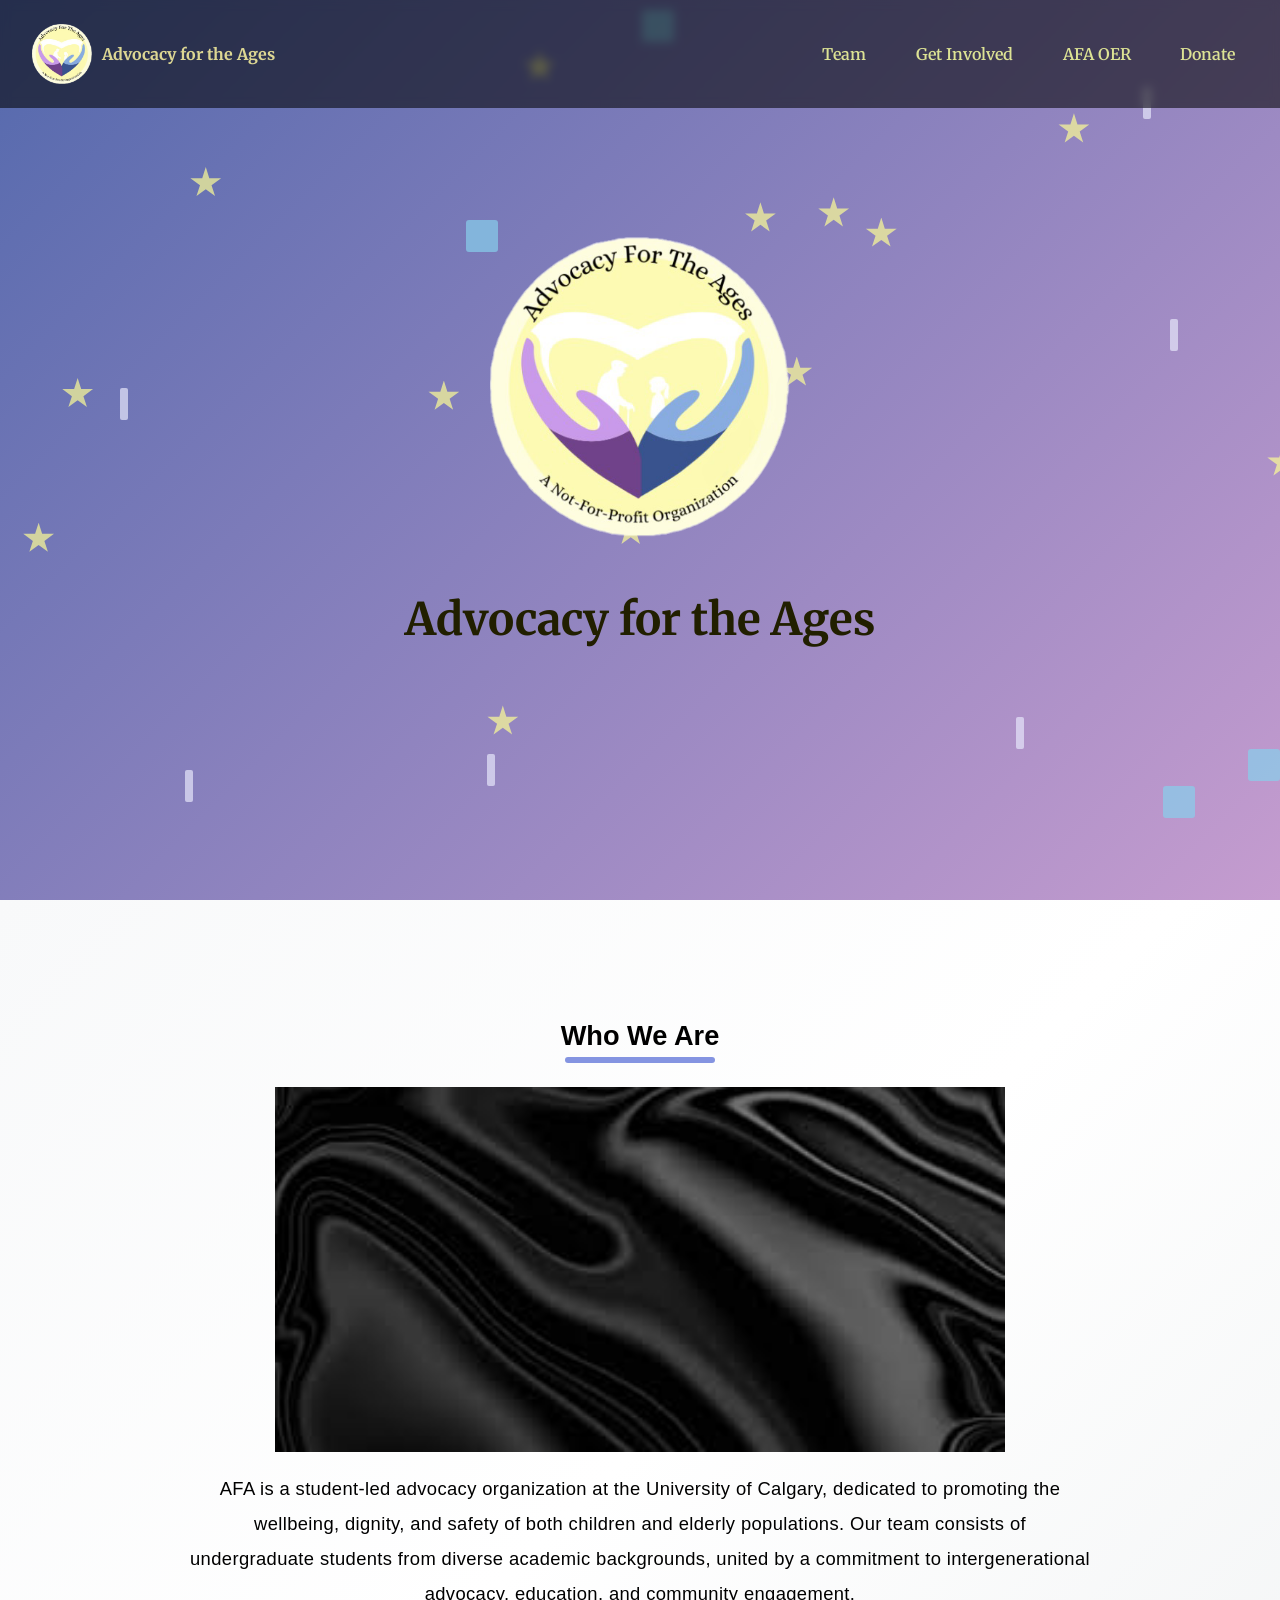
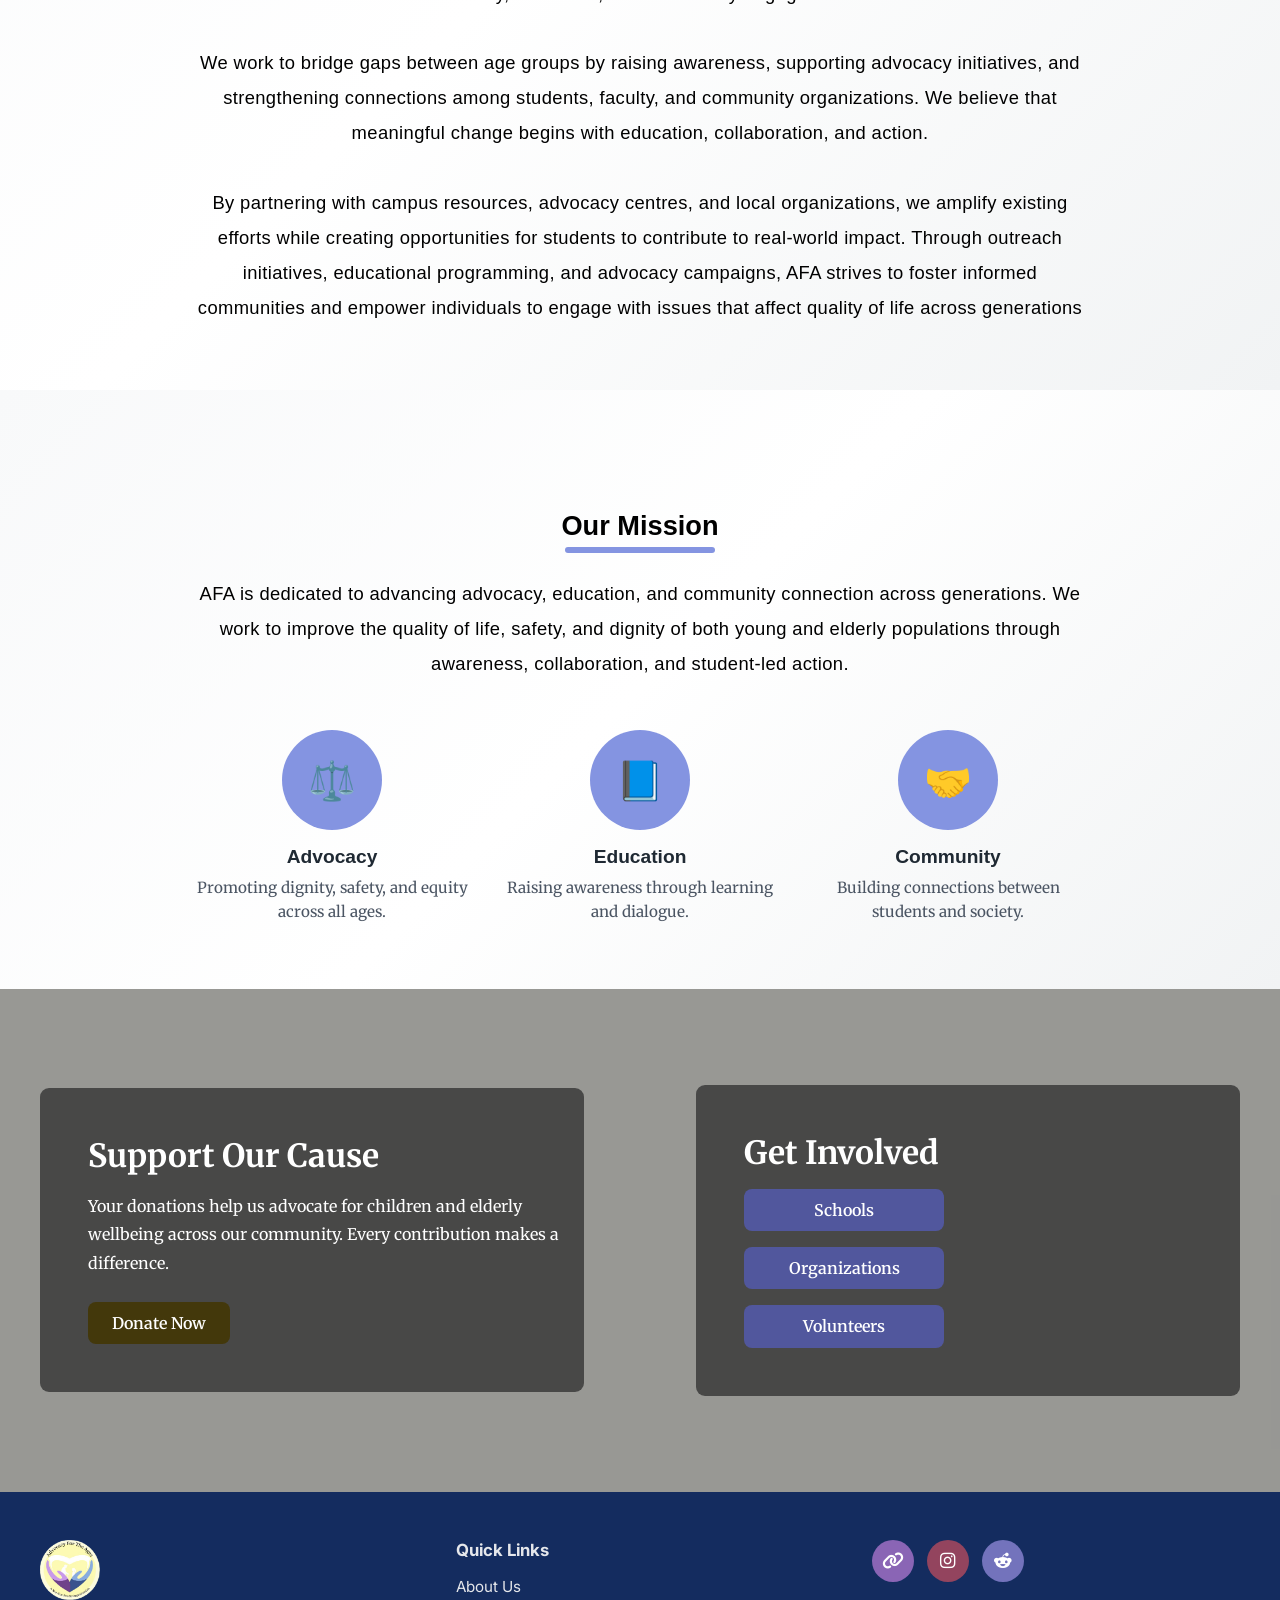
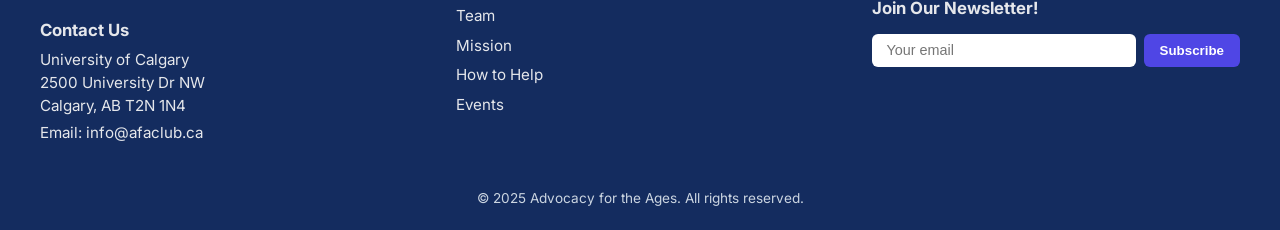
==== index.html @ b3eba0a0 "Website Base Design" ====
<!DOCTYPE html>
<html lang="en">
<head>
  <link
  rel="stylesheet"
  href="https://cdnjs.cloudflare.com/ajax/libs/font-awesome/6.5.0/css/all.min.css"
/>

  <link href="https://fonts.googleapis.com/css2?family=Merriweather:wght@400;700&family=Playfair+Display:wght@400;700&display=swap" rel="stylesheet">
  <meta charset="UTF-8" />
  <meta name="viewport" content="width=device-width, initial-scale=1.0" />
  <title>Advocacy for the Ages</title>

  <link rel="stylesheet" href="css/styles.css" />
  <link href="https://fonts.googleapis.com/css2?family=Inter:wght@400;600;700&display=swap" rel="stylesheet">
</head>
<body>

<header class="navbar">
  <div class="nav-left">
    <img src="assets/logo.png" alt="AFA Logo" class="logo">
    <span class="club-name">Advocacy for the Ages</span>
  </div>

    <nav class="nav-menu">
    <div class="nav-item">
      <a href="Team.html" class="nav-link">Team</a>
    </div>
    <div class="nav-item">
        <a href="#">Get Involved</a>
        <div class="dropdown">
        <a href="collabs.html">Schools/Organizations</a>
        <a href="donate.html">Members</a>
        </div>
    </div>

    <div class="nav-item">
      <a href="OER.html" class="nav-link">AFA OER</a>
    </div>

    <a href="https://www.gofundme.com/f/advocacy-for-the-ages-helping-our-community-as-a-charity?attribution_id=sl:24ce74b3-1496-4ca2-81be-85c0640acd7d&lang=en_US&utm_campaign=fp_sharesheet&utm_content=amp13_t1-amp14_t2&utm_medium=customer&utm_source=copy_link&v=amp14_t2" class="nav-link">Donate</a>
    </nav>

</header>

<section class="hero">
  <div class="hero-content">
    <img src="assets/logo.png" alt="AFA Logo" class="homelogo">
    <h1>Advocacy for the Ages</h1>
  </div>

  <!-- Floating shapes container -->
  <div id="floating-elements"></div>
</section>


<section class="section" id="about">
  <h2>Who We Are</h2>
  <img src="assets/blk.jpg" alt="AFA Logo" class="front-image">
    
  <p class="section-text">
    AFA is a student-led advocacy organization at the University of Calgary, dedicated to promoting the wellbeing, dignity, and safety of both children and elderly populations.

Our team consists of undergraduate students from diverse academic backgrounds, united by a commitment to intergenerational advocacy, education, and community engagement. <br><br>We work to bridge gaps between age groups by raising awareness, supporting advocacy initiatives, and strengthening connections among students, faculty, and community organizations.

We believe that meaningful change begins with education, collaboration, and action. <br> <br>By partnering with campus resources, advocacy centres, and local organizations, we amplify existing efforts while creating opportunities for students to contribute to real-world impact.

Through outreach initiatives, educational programming, and advocacy campaigns, AFA strives to foster informed communities and empower individuals to engage with issues that affect quality of life across generations
   </p>
</section>


<section class="section">
  <h2>Our Mission</h2>

  <p class="section-text">
    AFA is dedicated to advancing advocacy, education, and community connection across generations.
    We work to improve the quality of life, safety, and dignity of both young and elderly populations through awareness, collaboration, and student-led action.
  </p>

  <!-- Mission icons -->
  <div class="mission-icons">
    <div class="mission-item">
      <div class="icon-circle">⚖️</div>
      <h3>Advocacy</h3>
      <p>Promoting dignity, safety, and equity across all ages.</p>
    </div>

    <div class="mission-item">
      <div class="icon-circle">📘</div>
      <h3>Education</h3>
      <p>Raising awareness through learning and dialogue.</p>
    </div>

    <div class="mission-item">
      <div class="icon-circle">🤝</div>
      <h3>Community</h3>
      <p>Building connections between students and society.</p>
    </div>
  </div>
</section>



<section class="cta-section">
  <div class="cta-overlay"></div> <!-- optional overlay for readability -->
  <div class="cta-container">

    <!-- Left: Donation -->
    <div class="cta-left">
      <h2>Support Our Cause</h2>
      <p>Your donations help us advocate for children and elderly wellbeing across our community. Every contribution makes a difference.</p>
      <a href="https://www.gofundme.com/f/advocacy-for-the-ages-helping-our-community-as-a-charity?attribution_id=sl:24ce74b3-1496-4ca2-81be-85c0640acd7d&lang=en_US&utm_campaign=fp_sharesheet&utm_content=amp13_t1-amp14_t2&utm_medium=customer&utm_source=copy_link&v=amp14_t2" class="cta-btn donate-btn" target="_blank">Donate Now</a>
    </div>

    <!-- Right: Get Involved -->
    <div class="cta-right">
      <h2>Get Involved</h2>
      <div class="involve-buttons">
        <a href="#schools" class="cta-btn involve-btn">Schools</a>
        <a href="#organizations" class="cta-btn involve-btn">Organizations</a>
        <a href="#volunteers" class="cta-btn involve-btn">Volunteers</a>
      </div>
    </div>

  </div>
</section>




<footer class="footer">
  <div class="footer-container">

    <!-- LEFT -->
    <div class="footer-left">
      <img src="assets/logo.png" alt="AFA Club Logo" class="footer-logo">
      <h3>Contact Us</h3>
      <p>
        University of Calgary<br>
        2500 University Dr NW<br>
        Calgary, AB T2N 1N4
      </p>
      <p>Email: info@afaclub.ca</p>
    </div>

    <!-- CENTER -->
    <div class="footer-center">
      <h3>Quick Links</h3>
      <ul class="footer-links">
        <li><a href="#about">About Us</a></li>
        <li><a href="#team">Team</a></li>
        <li><a href="#mission">Mission</a></li>
        <li><a href="#help">How to Help</a></li>
        <li><a href="#events">Events</a></li>
      </ul>
    </div>

    <!-- RIGHT -->
    <div class="footer-right">

      <div class="social-buttons">
        <a href="https://tr.ee/qYvTW6z5Kc" class="social-btn link" aria-label="Website">
          <i class="fa-solid fa-link"></i>
        </a>
        <a href="https://www.instagram.com/ucalgaryafa/" class="social-btn instagram" aria-label="Instagram">
          <i class="fa-brands fa-instagram"></i>
        </a>
        <a href="https://tr.ee/qYvTW6z5Kc" class="social-btn reddit" aria-label="Reddit">
          <i class="fa-brands fa-reddit-alien"></i>
        </a>
      </div>

      <h3>Join Our Newsletter!</h3>
      <form class="newsletter-form">
        <input type="email" placeholder="Your email" required>
        <button type="submit">Subscribe</button>
      </form>
    </div>

  </div>

  <p class="footer-bottom">
    &copy; 2025 Advocacy for the Ages. All rights reserved.
  </p>
</footer>



<script src="js/script.js"></script>
</body>
</html>
---- css/styles.css ----
* {
  margin: 0;
  padding: 0;
  box-sizing: border-box;
}

body {
  font-family: 'Merriweather', serif;
  background: #fcfcf6;
  color: #ddd793;
}
/* NAVBAR */
.navbar {
  position: fixed;           /* keeps navbar on top */
  width: 100%;
  top: 0;
  left: 0;
  z-index: 100;
  
  background-color: rgba(0, 0, 0, 0.557); /* semi-transparent black overlay */
  backdrop-filter: blur(5px);           /* optional blur for frosted look */
  
  display: flex;
  justify-content: space-between;
  align-items: center;
  padding: 1.2rem 2rem;
  transition: transform 0.3s ease-in-out;
}

.navbar.hidden {
  transform: translateY(-100%); /* slide up out of view */
}


/* NAV MENU */
.nav-menu {
  display: flex;
  align-items: center;
  gap: 1.5rem;
}

/* Top-level links */
.nav-menu a {
  padding: 0.5rem 0.8rem;
  border-radius: 6px;
  font-weight: 600;
  color: #dde394;
  transition: background 0.25s ease, color 0.25s ease;
}

/* Hover color */
.nav-menu a:hover {
  background-color: #584a6c; /* darker lavender */
  color: #c7c6ab;
}

/* Dropdown container */
.nav-item {
  position: relative;
}

/* Dropdown menu */
.dropdown {
  position: absolute;
  top: 120%;
  left: 0;
  background: rgb(0, 0, 0);
  border-radius: 8px;
  min-width: 160px;
  box-shadow: 0 10px 30px rgba(192, 153, 227, 0.943);
  display: none;
  flex-direction: column;
  padding: 0.5rem 0;
  z-index: 100;
}

/* Dropdown links */
.dropdown a {
  padding: 0.6rem 1rem;
  color: #ffffff;
  border-radius: 0;
}

/* Dropdown hover */
.dropdown a:hover {
  background: #939bd8;
}

/* Show dropdown on hover */
.nav-item:hover .dropdown {
  display: flex;
}


.nav-left {
  display: flex;
  align-items: center;
  gap: 0.6rem;
}

.logo {
  width: 60px;
  height: 70px;
  object-fit: contain;
}

.homelogo {
  width: 300px;       /* fixed width */
  height: auto;       /* maintain aspect ratio */
  object-fit: contain;
  margin-top: 0;      /* adjust as needed */
  transition: none;   /* remove flashes caused by animations */
}


#about .front-image {
  width: 60%;
  max-width: 900px;
  min-width: 50px;   /* prevents teeny image */
  height: auto;
  display: block;
  margin: 20px auto;
}



.club-name {
  font-weight: 700;
}

nav a {
  margin-left: 0rem;
  text-decoration: none;
  font-weight: 600;
  color: #534d0a;
}

nav a.active {
  color: #e0dec8;
}

/* HERO */
.hero {
  padding: 5rem 2rem;
  text-align: center;
  background: linear-gradient(135deg, #5469ad, #c59ccf);
  position: relative; /* ADD THIS */
  overflow: hidden;   /* optional, keeps shapes inside */
  min-height: 100vh;       /* makes hero fill entire viewport height */
  display: flex;           /* for vertical centering */
  flex-direction: column;
  justify-content: center; /* vertically center content */
}


.hero h1 {
  color: #211f00;
  margin-top: 50px;
  font-size: 2.8rem;
  margin-bottom: 1rem;
}

.hero-content {
  position: relative;
  z-index: 10;
  color: #1f2933;
}

/* SECTIONS */
.section {
  padding: 4rem 2rem;
  padding-top: 120px; /* Account for fixed navbar */
  max-width: absolute;
  margin: auto;
  background: linear-gradient(135deg, #f8f9fa 0%, #ffffff 50%, #f1f3f4 100%);
  position: relative;
  overflow: hidden;
}

.section h2 {
  text-align: center;
  margin-bottom: 1.5rem;
  color: black;
  font-size: 1.7rem;
  font-weight: 550;
  font-family: 'Manrope', sans-serif;
}

.section h2::after {
  content: "";
  display: block;
  width: 150px;              /* underline length */
  height: 6px;              /* thickness */
  background-color: #8494e1; /* nice clean blue */
  margin: 0.3rem auto 0;    /* spacing + center */
  border-radius: 3px;       /* soft edges */
}

.section-text {
  text-align: center;
  max-width: 900px;         /* maximum width of text block */
  width: 90%;               /* takes 90% of available width */
  margin: 0 auto;           /* centers horizontally */
  color: #000000;
  line-height: 1.9;
  letter-spacing: 0.02em;
  font-size: 1.15rem;
  font-weight: 510;
  font-family: 'Manrope', sans-serif;
}

/* SECTIONS */
.team-section {
  padding: 4rem 2rem;
  padding-top: 120px; /* Account for fixed navbar */
  max-width: absolute;
  margin: auto;
  background: rgb(246, 243, 249);
  position: relative;
  overflow: hidden;
}

.team-section h2 {
  text-align: center;
  margin-bottom: 1.5rem;
  font-size: xx-large;
  color: black;
}

.team-section h2::after {
  content: "";
  display: block;
  width: 150px;              /* underline length */
  height: 6px;              /* thickness */
  background-color: #8494e1; /* nice clean blue */
  margin: 0.3rem auto 0;    /* spacing + center */
  border-radius: 3px;  
  font-family: 'Manrope', sans-serif;     /* soft edges */
}

.team-section-text {
  text-align: center;
  max-width: 900px;         /* maximum width of text block */
  width: 90%;               /* takes 90% of available width */
  margin: 0 auto;           /* centers horizontally */
  color: #000000;
  line-height: 1.9;
  letter-spacing: 0.02em;
  font-size: 1.15rem;
  font-weight: 510;
  font-family: 'Manrope', sans-serif;
}








/* CARDS */
.cards {
  display: grid;
  grid-template-columns: repeat(auto-fit, minmax(250px, 1fr));
  gap: 2rem;
  margin-top: 3rem;
}

.card {
  background: white;
  padding: 2rem;
  border-radius: 10px;
  box-shadow: 0 8px 24px rgba(0,0,0,0.08);
}



/* =========================
   MODERN TEAM SECTION
========================= */

.team-container {
  margin-top: 4rem;
  display: flex;
  flex-direction: column;
  gap: 3.5rem;
  align-items: center;
}

.team-group {
  width: 100%;
  max-width: 1300px;
}

.team-group h3 {
  text-align: center;
  font-size: 1.9rem;
  font-weight: 700;
  margin-bottom: 2rem;
  color: #111827;
  letter-spacing: 0.5px;
}
.profiles {
  display: grid;
  grid-template-columns: repeat(auto-fit, 500px);
  justify-content: center;
  gap: 2rem;
}




.profile {
  width: 500px;        /* SAME width for every card */
  min-height: 230px;

  display: flex;
  align-items: center;
  gap: 1rem;

  background: #ffffff96;
  border-radius: 20px;
  padding: 1rem;

  box-shadow: 0 10px 25px rgba(0, 0, 0, 0.05);
  border: 1px solid rgba(0, 0, 0, 0.03);
  transition: all 0.25s ease;
}

.profile:hover {
  background-color: rgb(245, 245, 245);
  transform: translateY(-5px);
  box-shadow: 0 18px 35px rgba(0, 0, 0, 0.08);
}



.profile-img {
  width: 200px;
  height: 200px;
  object-fit: cover;
  border-radius: 20px;   /* rounded square */
  margin: none;
  border: 2px solid #f3f4f6;
}





/* Section background refinement */
.team-section {
  background: linear-gradient(
    -45deg,
    #f9fafb,
    #f3f4f6,
    #eef2ff,
    #f9fafb
  );
  background-size: 400% 400%;
  animation: gradientMove 20s ease infinite;
}

@keyframes gradientMove {
  0% { background-position: 0% 50%; }
  50% { background-position: 100% 50%; }
  100% { background-position: 0% 50%; }
}














/* Floating elements container */
#floating-elements {
  position: absolute;
  top: 0;
  left: 0;
  width: 100%;
  height: 100%;
  pointer-events: none; /* so they don't block clicks */
  overflow: hidden;
}

/* Shape common styles */
.floating-shape {
  position: absolute;
  width: 32px;
  height: 32px;
  opacity: 0.7;
  animation: float ease-in-out infinite;
}

/* Individual shapes */
.star {
  background-color: #fdfd96; /* pastel yellow */
  clip-path: polygon(50% 0%, 61% 35%, 98% 35%, 68% 57%, 79% 91%, 50% 70%, 21% 91%, 32% 57%, 2% 35%, 39% 35%);
}

.book {
  background-color: #87ceeb; /* nice blue */
  border-radius: 3px;
}

.pen {
  background-color: #e6e6fa; /* lavender */
  width: 8px;
  height: 32px;
  border-radius: 2px;
}

/* Floating animation */
@keyframes float {
  0% {
    transform: translateY(100%) translateX(0px) rotate(0deg);
    opacity: 0;
  }
  25% {
    transform: translateY(50%) translateX(var(--horizontal-drift, 0px)) rotate(90deg);
    opacity: 0.9;
  }
  75% {
    transform: translateY(-50%) translateX(calc(var(--horizontal-drift, 0px) * -0.5)) rotate(270deg);
    opacity: 0.9;
  }
  100% {
    transform: translateY(-100%) translateX(0px) rotate(360deg);
    opacity: 0;
  }
}




.mission-icons {
  display: grid;
  grid-template-columns: repeat(auto-fit, minmax(220px, 1fr));
  gap: 1.5rem;
  margin-top: 3rem;
  text-align: center;
  max-width: 900px;
  margin: 3rem auto 0;
}

.mission-item h3 {
  margin-top: 1rem;
  font-size: 1.2rem;
  color: #1f2933;
  font-family: 'Manrope', sans-serif;
}

.mission-item p {
  margin-top: 0.5rem;
  font-size: 0.95rem;
  color: #4b5563;
  line-height: 1.6;
}

.icon-circle {
  width: 100px;
  height: 100px;
  margin: 0 auto;
  background: #8494e1;
  color: white;
  border-radius: 50%;
  display: flex;
  align-items: center;
  justify-content: center;
  font-size: 2.4rem;
}


.cta-section {
  position: relative;
  background: url('../assets/longimg.jpg') center/cover no-repeat;
  color: #ffffff;
  background-position: center 60%;
  font-family: 'Merriweather', serif;
  padding: 6rem 2rem;
  overflow: hidden;
}



.cta-overlay {
  position: absolute;
  top: 0; left: 0; right: 0; bottom: 0;
  background-color: rgba(0,0,0,0.4); /* optional dark overlay for text readability */
  z-index: 1;
}

.cta-container {
  display: flex;
  justify-content: space-between;
  align-items: center;
  max-width: 1200px;
  margin: auto;
  position: relative; /* so content is above overlay */
  z-index: 2;
  gap: 7rem;
  flex-wrap: wrap;
}

.cta-left, .cta-right {
  flex: 1;
  border-radius: 9px;
  background-color: #2d2d2dbd;
  min-width: 300px;
  padding-left: 3rem;
  padding-block: 3rem;
}

.cta-left h2, .cta-right h2 {
  font-size: 2rem;
  margin-bottom: 1rem;
}

.cta-left p {
  line-height: 1.8;
  margin-bottom: 1.5rem;
}

.cta-btn {
  display: inline-block;
  padding: 0.7rem 1.5rem;
  border-radius: 8px;
  text-decoration: none;
  font-weight: 600;
  transition: transform 0.2s, background 0.2s;
  text-align: center;
}

/* Donate button style */
.donate-btn {
  background-color: #43380b; /* pastel yellow */
  color: #ffffff;
}

.donate-btn:hover {
  background-color: #d3b351;
}

/* Get Involved buttons style */
.involve-buttons {
  display: flex;
  flex-direction: column;
  gap: 1rem;
}

.involve-btn {
  background-color: #51579d; /* blue */
  color: rgb(255, 255, 255);
    max-width: 200px;
}

.involve-btn:hover {
  background-color: #959ad3;
}

/* Responsive */
@media (max-width: 768px) {
  .cta-container {
    flex-direction: column;
    text-align: center;
  }

  .involve-buttons {
    flex-direction: row;
    justify-content: center;
  }
}












/* =========================
   FOOTER BASE
========================= */
.footer {
  background-color: #142c5f;
  color: #e5e7eb;
  padding: 3rem 2rem 1.5rem;
  font-family: 'Inter', sans-serif;
}

/* Layout container */
.footer-container {
  max-width: 1200px;
  margin: auto;
  display: flex;
  justify-content: space-between;
  gap: 3rem;
  flex-wrap: wrap;
}

/* Make columns equal */
.footer-left,
.footer-center,
.footer-right {
  flex: 1;
  min-width: 250px;
}

/* =========================
   LEFT COLUMN
========================= */
.footer-left .footer-logo {
  width: 60px;
  margin-bottom: 1rem;
}

.footer-left h3 {
  margin-bottom: 0.6rem;
  font-size: 1.05rem;
}

.footer-left p {
  margin: 0.3rem 0;
  font-size: 0.95rem;
  line-height: 1.5;
}

/* =========================
   CENTER COLUMN
========================= */
.footer-center h3 {
  margin-bottom: 1rem;
  font-size: 1.05rem;
}

.footer-links {
  list-style: none;
  padding: 0;
}

.footer-links li {
  margin-bottom: 0.6rem;
}

.footer-links a {
  text-decoration: none;
  color: #e5e7eb;
  font-size: 0.95rem;
  transition: color 0.2s ease;
}

.footer-links a:hover {
  color: #60a5fa;
}

/* =========================
   RIGHT COLUMN
========================= */
.footer-right {
  display: flex;
  flex-direction: column;
  gap: 1rem;
}

.footer-right h3 {
  font-size: 1.05rem;
}

/* Social icons */
.social-buttons {
  display: flex;
  gap: 0.8rem;
}

.social-btn {
  width: 42px;
  height: 42px;
  border-radius: 50%;
  display: inline-flex;
  align-items: center;
  justify-content: center;
  font-size: 1.1rem;
  color: white;
  text-decoration: none;
  transition: transform 0.2s ease, filter 0.2s ease;
}

.social-btn.link {
  background-color: #8a65b5;
}

.social-btn.instagram {
  background-color: #93445e;
}

.social-btn.reddit {
  background-color: #7373bc;
}

.social-btn:hover {
  transform: translateY(-3px);
  filter: brightness(1.15);
}

/* =========================
   NEWSLETTER
========================= */
.newsletter-form {
  display: flex;
  gap: 0.5rem;
  flex-wrap: wrap;
}

.newsletter-form input {
  flex: 1;
  min-width: 160px;
  padding: 0.55rem 0.9rem;
  border-radius: 6px;
  border: none;
  font-size: 0.9rem;
}

.newsletter-form button {
  padding: 0.55rem 1rem;
  border-radius: 6px;
  border: none;
  background-color: #4f46e5;
  color: white;
  font-weight: 600;
  cursor: pointer;
  transition: background 0.2s ease, transform 0.2s ease;
}

.newsletter-form button:hover {
  background-color: #3730a3;
  transform: translateY(-2px);
}

/* =========================
   FOOTER BOTTOM
========================= */
.footer-bottom {
  text-align: center;
  margin-top: 2.5rem;
  font-size: 0.85rem;
  color: #cbd5e1;
}

/* =========================
   MOBILE
========================= */
@media (max-width: 768px) {
  .footer-container {
    flex-direction: column;
    text-align: center;
    gap: 2.5rem;
  }

  .social-buttons {
    justify-content: center;
  }

  .newsletter-form {
    justify-content: center;
  }
}
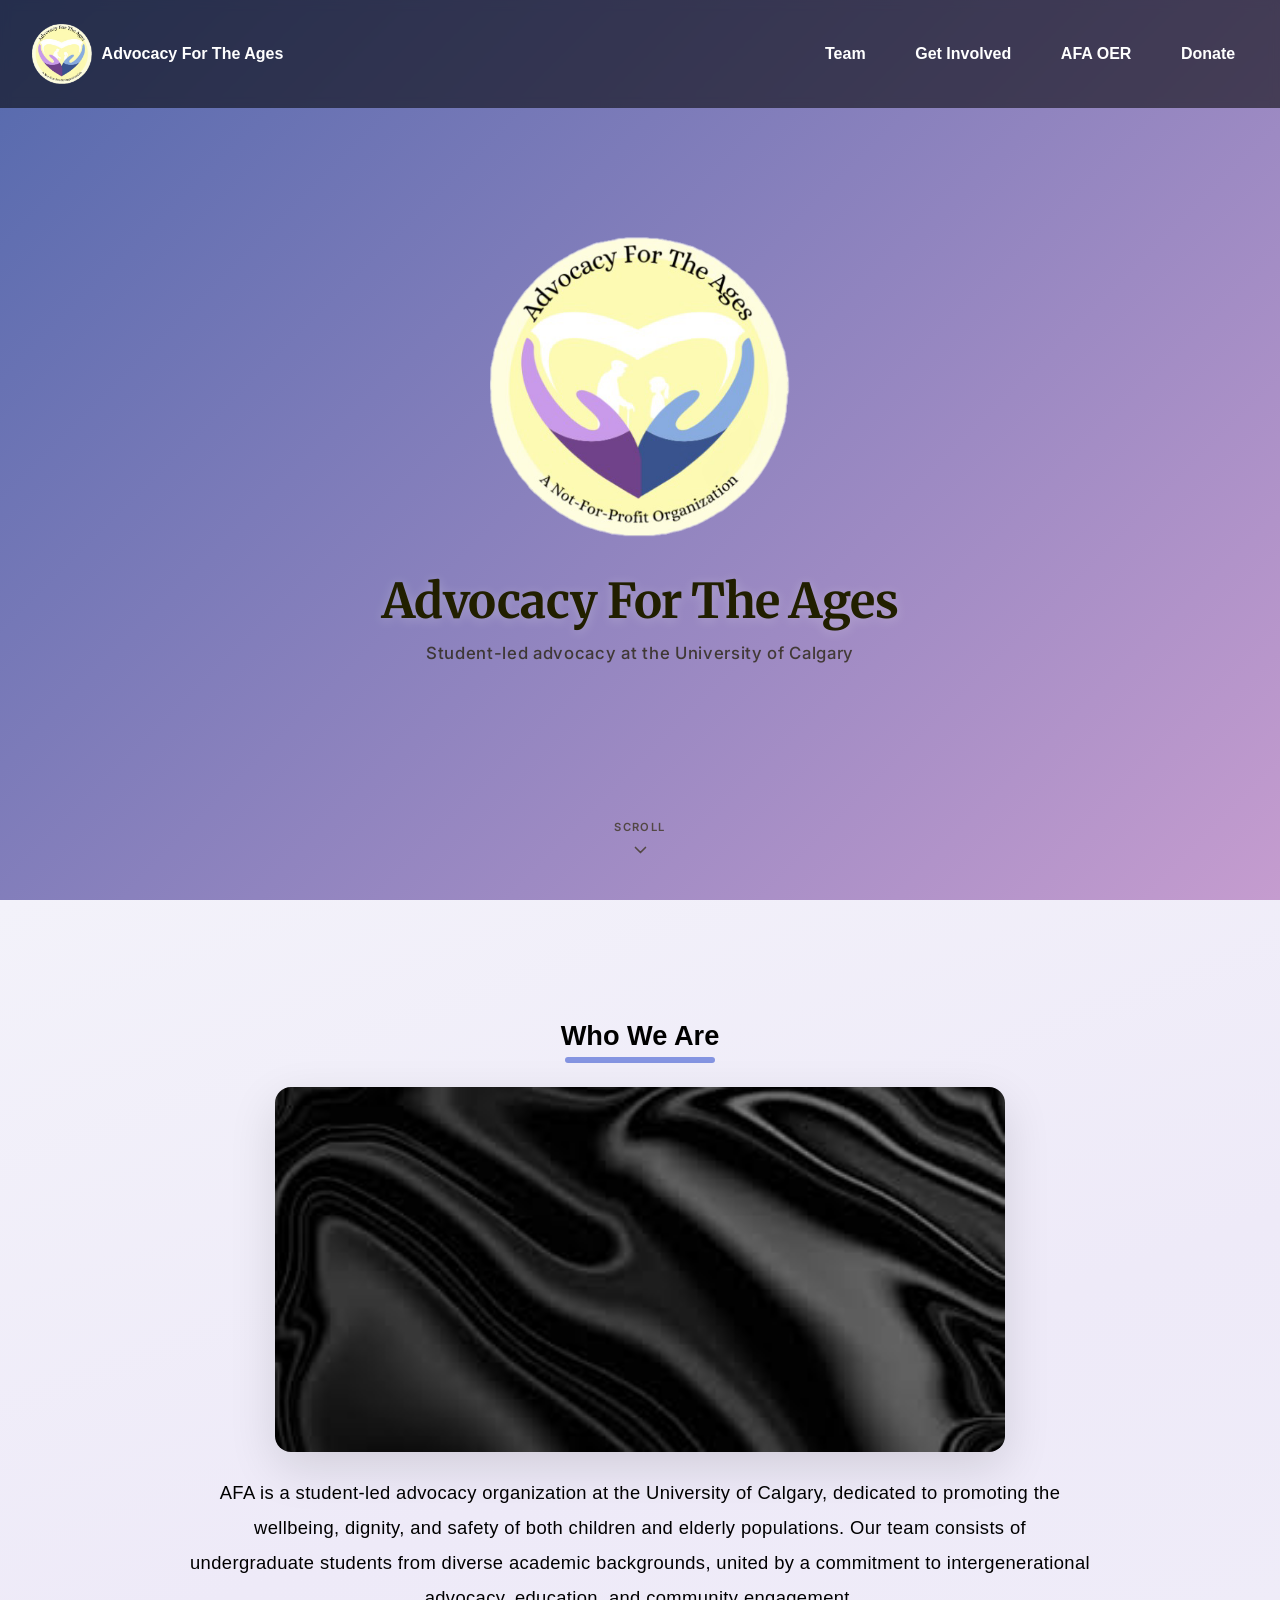
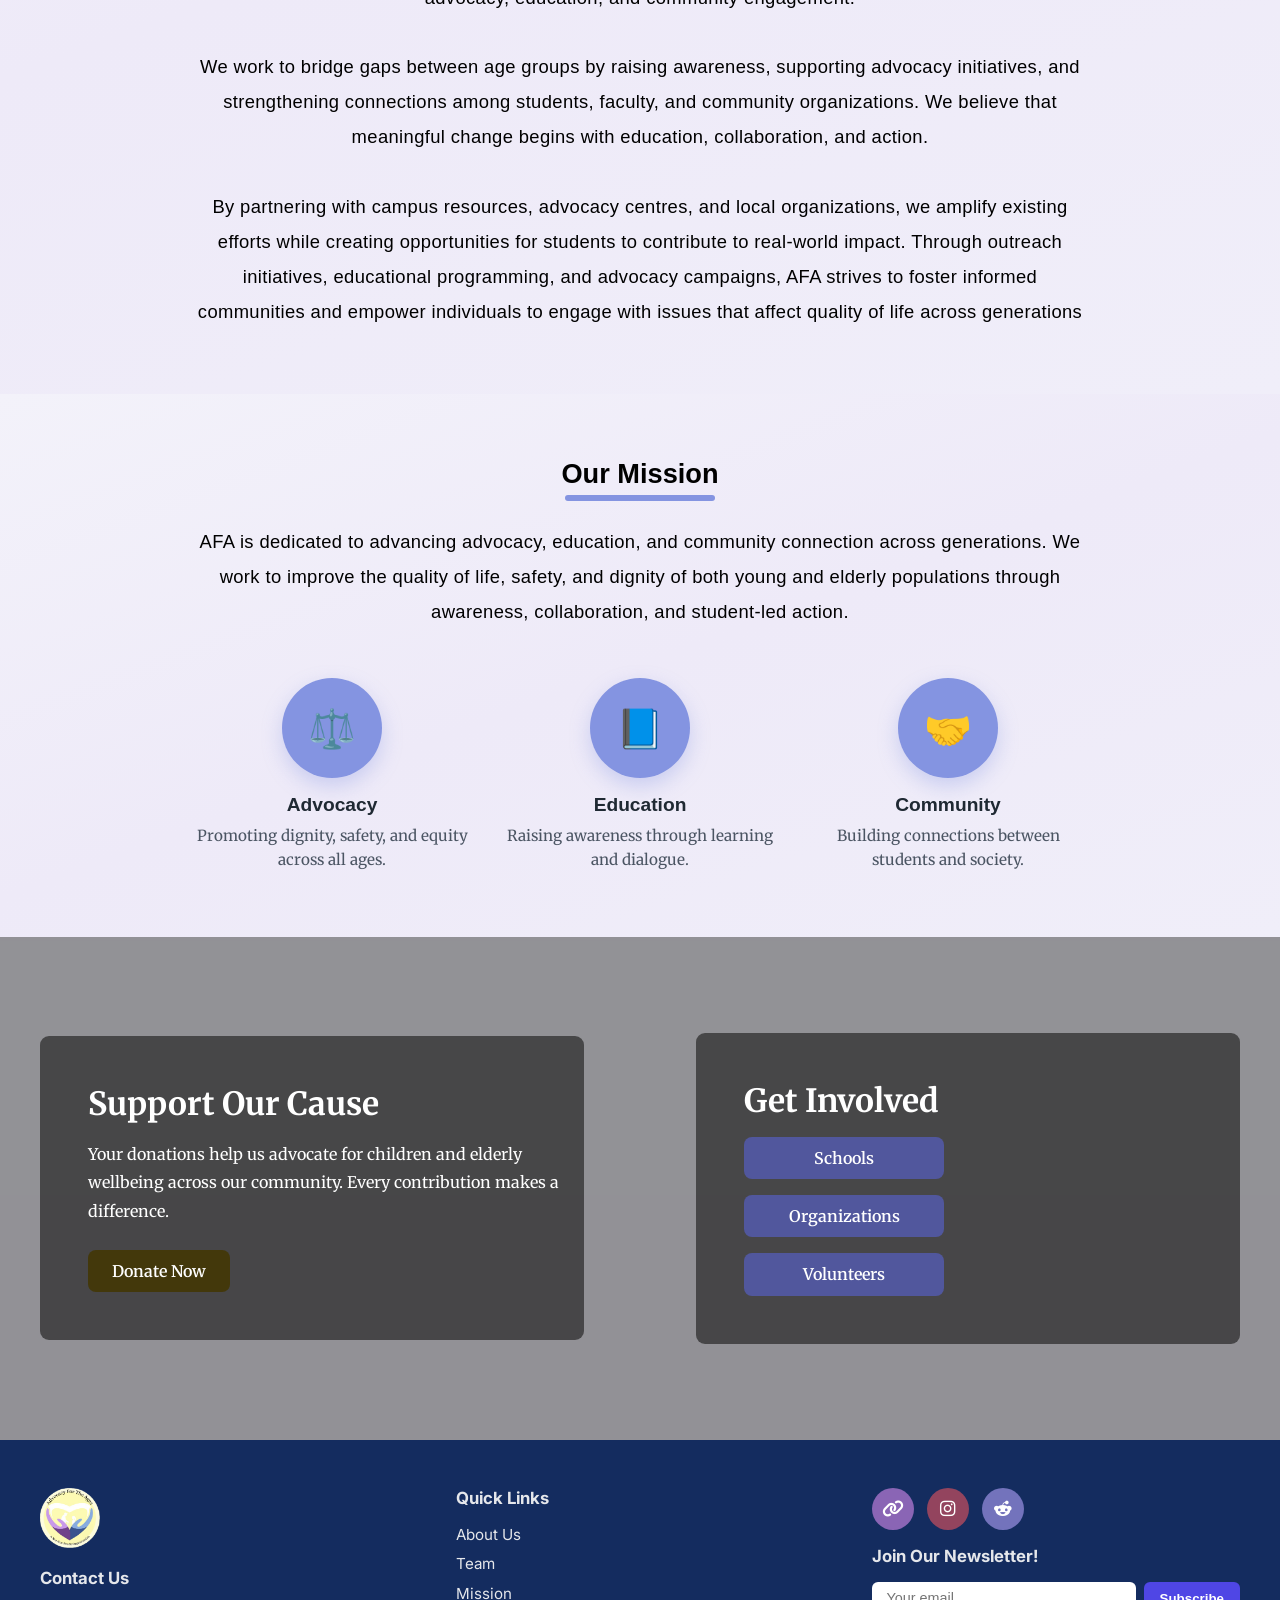
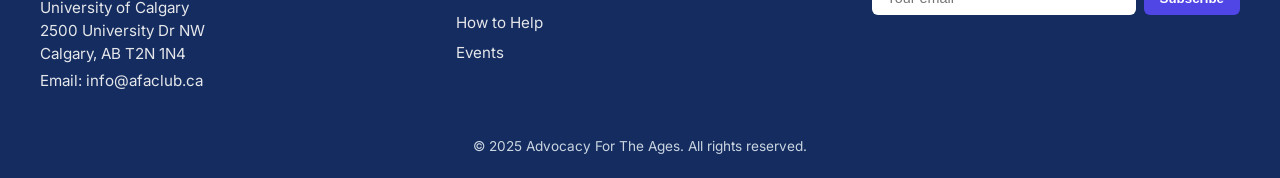
==== commit a12a98fa: "commit changes" ====
--- a/index.html
+++ b/index.html
@@ -9,7 +9,7 @@
   <link href="https://fonts.googleapis.com/css2?family=Merriweather:wght@400;700&family=Playfair+Display:wght@400;700&display=swap" rel="stylesheet">
   <meta charset="UTF-8" />
   <meta name="viewport" content="width=device-width, initial-scale=1.0" />
-  <title>Advocacy for the Ages</title>
+  <title>Advocacy For The Ages</title>
 
   <link rel="stylesheet" href="css/styles.css" />
   <link href="https://fonts.googleapis.com/css2?family=Inter:wght@400;600;700&display=swap" rel="stylesheet">
@@ -19,7 +19,7 @@
 <header class="navbar">
   <div class="nav-left">
     <img src="assets/logo.png" alt="AFA Logo" class="logo">
-    <span class="club-name">Advocacy for the Ages</span>
+    <span class="club-name">Advocacy For The Ages</span>
   </div>
 
     <nav class="nav-menu">
@@ -46,15 +46,22 @@
 <section class="hero">
   <div class="hero-content">
     <img src="assets/logo.png" alt="AFA Logo" class="homelogo">
-    <h1>Advocacy for the Ages</h1>
+    <h1>Advocacy For The Ages</h1>
+    <p class="hero-subtitle">Student-led advocacy at the University of Calgary</p>
   </div>
 
-  <!-- Floating shapes container -->
-  <div id="floating-elements"></div>
+  <!-- Scroll indicator -->
+  <div class="scroll-indicator">
+    <span>Scroll</span>
+    <svg viewBox="0 0 24 24"><polyline points="6 9 12 15 18 9"/></svg>
+  </div>
+
+  <!-- Starfield shooting effect container -->
+  <div id="stars-container"></div>
 </section>
 
 
-<section class="section" id="about">
+<section class="section fade-in" id="about">
   <h2>Who We Are</h2>
   <img src="assets/blk.jpg" alt="AFA Logo" class="front-image">
     
@@ -70,7 +77,7 @@
 </section>
 
 
-<section class="section">
+<section class="section fade-in">
   <h2>Our Mission</h2>
 
   <p class="section-text">
@@ -181,7 +188,7 @@
   </div>
 
   <p class="footer-bottom">
-    &copy; 2025 Advocacy for the Ages. All rights reserved.
+    &copy; 2025 Advocacy For The Ages. All rights reserved.
   </p>
 </footer>
 
@@ -189,4 +196,4 @@
 
 <script src="js/script.js"></script>
 </body>
-</html>
+</html>
--- a/css/styles.css
+++ b/css/styles.css
@@ -6,20 +6,23 @@
 
 body {
   font-family: 'Merriweather', serif;
-  background: #fcfcf6;
+  background: #f3f2fa;
   color: #ddd793;
 }
-/* NAVBAR */
+
+/* =========================
+   NAVBAR
+========================= */
 .navbar {
-  position: fixed;           /* keeps navbar on top */
+  position: fixed;
   width: 100%;
   top: 0;
   left: 0;
-  z-index: 100;
-  
-  background-color: rgba(0, 0, 0, 0.557); /* semi-transparent black overlay */
-  backdrop-filter: blur(5px);           /* optional blur for frosted look */
-  
+  z-index: 200;
+  background-color: rgba(0, 0, 0, 0.557);
+  backdrop-filter: blur(5px);
+  color: rgb(254, 253, 255);
+  font-family: Arial, Helvetica, sans-serif;
   display: flex;
   justify-content: space-between;
   align-items: center;
@@ -28,69 +31,60 @@
 }
 
 .navbar.hidden {
-  transform: translateY(-100%); /* slide up out of view */
-}
-
-
-/* NAV MENU */
+  transform: translateY(-100%);
+}
+
 .nav-menu {
   display: flex;
   align-items: center;
   gap: 1.5rem;
 }
 
-/* Top-level links */
 .nav-menu a {
   padding: 0.5rem 0.8rem;
   border-radius: 6px;
   font-weight: 600;
-  color: #dde394;
+  color: #ffffff;
+  text-decoration: none;
   transition: background 0.25s ease, color 0.25s ease;
 }
 
-/* Hover color */
 .nav-menu a:hover {
-  background-color: #584a6c; /* darker lavender */
-  color: #c7c6ab;
-}
-
-/* Dropdown container */
+  background-color: #584a6c;
+  color: #ffffff;
+}
+
 .nav-item {
   position: relative;
 }
 
-/* Dropdown menu */
 .dropdown {
   position: absolute;
   top: 120%;
   left: 0;
-  background: rgb(0, 0, 0);
+  background: rgb(69, 58, 75);
   border-radius: 8px;
   min-width: 160px;
-  box-shadow: 0 10px 30px rgba(192, 153, 227, 0.943);
   display: none;
   flex-direction: column;
   padding: 0.5rem 0;
-  z-index: 100;
-}
-
-/* Dropdown links */
+  z-index: 200;
+}
+
 .dropdown a {
   padding: 0.6rem 1rem;
   color: #ffffff;
   border-radius: 0;
 }
 
-/* Dropdown hover */
 .dropdown a:hover {
-  background: #939bd8;
-}
-
-/* Show dropdown on hover */
+  background: #5c4868;
+  border-radius: 4px;
+}
+
 .nav-item:hover .dropdown {
   display: flex;
 }
-
 
 .nav-left {
   display: flex;
@@ -104,32 +98,13 @@
   object-fit: contain;
 }
 
-.homelogo {
-  width: 300px;       /* fixed width */
-  height: auto;       /* maintain aspect ratio */
-  object-fit: contain;
-  margin-top: 0;      /* adjust as needed */
-  transition: none;   /* remove flashes caused by animations */
-}
-
-
-#about .front-image {
-  width: 60%;
-  max-width: 900px;
-  min-width: 50px;   /* prevents teeny image */
-  height: auto;
-  display: block;
-  margin: 20px auto;
-}
-
-
-
 .club-name {
   font-weight: 700;
+  color: #ffffff;
 }
 
 nav a {
-  margin-left: 0rem;
+  margin-left: 0;
   text-decoration: none;
   font-weight: 600;
   color: #534d0a;
@@ -139,42 +114,137 @@
   color: #e0dec8;
 }
 
-/* HERO */
+/* =========================
+   HERO
+========================= */
 .hero {
   padding: 5rem 2rem;
   text-align: center;
   background: linear-gradient(135deg, #5469ad, #c59ccf);
-  position: relative; /* ADD THIS */
-  overflow: hidden;   /* optional, keeps shapes inside */
-  min-height: 100vh;       /* makes hero fill entire viewport height */
-  display: flex;           /* for vertical centering */
+  position: relative;
+  overflow: hidden;
+  min-height: 100vh;
+  display: flex;
   flex-direction: column;
-  justify-content: center; /* vertically center content */
-}
-
+  justify-content: center;
+  z-index: 1;
+}
+
+.homelogo {
+  width: 300px;
+  height: auto;
+  object-fit: contain;
+  margin-top: 0;
+}
 
 .hero h1 {
   color: #211f00;
-  margin-top: 50px;
-  font-size: 2.8rem;
-  margin-bottom: 1rem;
+  margin-top: 30px;
+  font-size: 3rem;
+  margin-bottom: 0.75rem;
+  text-shadow: 0 2px 12px rgba(255,255,255,0.25);
+  letter-spacing: -0.01em;
+}
+
+.hero-subtitle {
+  font-family: 'Inter', sans-serif;
+  font-size: 1.05rem;
+  font-weight: 500;
+  color: rgba(30, 27, 0, 0.72);
+  letter-spacing: 0.04em;
+  margin-top: 0.25rem;
 }
 
 .hero-content {
   position: relative;
   z-index: 10;
   color: #1f2933;
-}
-
-/* SECTIONS */
+  animation: heroFadeUp 1s ease both;
+}
+
+@keyframes heroFadeUp {
+  from { opacity: 0; transform: translateY(24px); }
+  to   { opacity: 1; transform: translateY(0); }
+}
+
+.scroll-indicator {
+  position: absolute;
+  bottom: 2.5rem;
+  left: 50%;
+  transform: translateX(-50%);
+  z-index: 10;
+  display: flex;
+  flex-direction: column;
+  align-items: center;
+  gap: 0.4rem;
+  opacity: 0.65;
+  animation: scrollBounce 2s ease-in-out infinite;
+}
+
+.scroll-indicator span {
+  font-family: 'Inter', sans-serif;
+  font-size: 0.7rem;
+  font-weight: 600;
+  letter-spacing: 0.12em;
+  text-transform: uppercase;
+  color: #2a2400;
+}
+
+.scroll-indicator svg {
+  width: 20px;
+  height: 20px;
+  stroke: #2a2400;
+  fill: none;
+  stroke-width: 2;
+  stroke-linecap: round;
+  stroke-linejoin: round;
+}
+
+@keyframes scrollBounce {
+  0%, 100% { transform: translateX(-50%) translateY(0); }
+  50%       { transform: translateX(-50%) translateY(6px); }
+}
+
+#stars-container {
+  position: absolute;
+  top: 0; left: 0;
+  width: 100%; height: 100%;
+  pointer-events: none;
+  overflow: hidden;
+  z-index: 0;
+}
+
+.star {
+  position: absolute;
+  width: 4px; height: 4px;
+  background: white;
+  border-radius: 50%;
+  opacity: 0;
+  animation: shooting 3s linear forwards;
+}
+
+@keyframes shooting {
+  0%  { opacity: 0; transform: translateX(0) translateY(0) scale(0.5); }
+  10% { opacity: 1; transform: translateX(0) translateY(0) scale(1); }
+  90% { opacity: 1; transform: translateX(var(--x-dest)) translateY(var(--y-dest)) scale(0.5); }
+  100%{ opacity: 0; }
+}
+
+/* =========================
+   CONTENT SECTIONS
+========================= */
 .section {
   padding: 4rem 2rem;
-  padding-top: 120px; /* Account for fixed navbar */
-  max-width: absolute;
+  padding-top: 120px;
   margin: auto;
-  background: linear-gradient(135deg, #f8f9fa 0%, #ffffff 50%, #f1f3f4 100%);
-  position: relative;
+  background: linear-gradient(160deg, #f3f2fa 0%, #eeeaf8 50%, #f0eef9 100%);
+  position: relative;
+  z-index: 1;
   overflow: hidden;
+}
+
+.section + .section {
+  padding-top: 4rem;
 }
 
 .section h2 {
@@ -189,18 +259,18 @@
 .section h2::after {
   content: "";
   display: block;
-  width: 150px;              /* underline length */
-  height: 6px;              /* thickness */
-  background-color: #8494e1; /* nice clean blue */
-  margin: 0.3rem auto 0;    /* spacing + center */
-  border-radius: 3px;       /* soft edges */
+  width: 150px;
+  height: 6px;
+  background-color: #8494e1;
+  margin: 0.3rem auto 0;
+  border-radius: 3px;
 }
 
 .section-text {
   text-align: center;
-  max-width: 900px;         /* maximum width of text block */
-  width: 90%;               /* takes 90% of available width */
-  margin: 0 auto;           /* centers horizontally */
+  max-width: 900px;
+  width: 90%;
+  margin: 0 auto;
   color: #000000;
   line-height: 1.9;
   letter-spacing: 0.02em;
@@ -209,243 +279,24 @@
   font-family: 'Manrope', sans-serif;
 }
 
-/* SECTIONS */
-.team-section {
-  padding: 4rem 2rem;
-  padding-top: 120px; /* Account for fixed navbar */
-  max-width: absolute;
-  margin: auto;
-  background: rgb(246, 243, 249);
-  position: relative;
-  overflow: hidden;
-}
-
-.team-section h2 {
-  text-align: center;
-  margin-bottom: 1.5rem;
-  font-size: xx-large;
-  color: black;
-}
-
-.team-section h2::after {
-  content: "";
+#about .front-image {
+  width: 60%;
+  max-width: 900px;
+  min-width: 50px;
+  height: auto;
   display: block;
-  width: 150px;              /* underline length */
-  height: 6px;              /* thickness */
-  background-color: #8494e1; /* nice clean blue */
-  margin: 0.3rem auto 0;    /* spacing + center */
-  border-radius: 3px;  
-  font-family: 'Manrope', sans-serif;     /* soft edges */
-}
-
-.team-section-text {
-  text-align: center;
-  max-width: 900px;         /* maximum width of text block */
-  width: 90%;               /* takes 90% of available width */
-  margin: 0 auto;           /* centers horizontally */
-  color: #000000;
-  line-height: 1.9;
-  letter-spacing: 0.02em;
-  font-size: 1.15rem;
-  font-weight: 510;
-  font-family: 'Manrope', sans-serif;
-}
-
-
-
-
-
-
-
-
-/* CARDS */
-.cards {
-  display: grid;
-  grid-template-columns: repeat(auto-fit, minmax(250px, 1fr));
-  gap: 2rem;
-  margin-top: 3rem;
-}
-
-.card {
-  background: white;
-  padding: 2rem;
-  border-radius: 10px;
-  box-shadow: 0 8px 24px rgba(0,0,0,0.08);
-}
-
-
-
-/* =========================
-   MODERN TEAM SECTION
-========================= */
-
-.team-container {
-  margin-top: 4rem;
-  display: flex;
-  flex-direction: column;
-  gap: 3.5rem;
-  align-items: center;
-}
-
-.team-group {
-  width: 100%;
-  max-width: 1300px;
-}
-
-.team-group h3 {
-  text-align: center;
-  font-size: 1.9rem;
-  font-weight: 700;
-  margin-bottom: 2rem;
-  color: #111827;
-  letter-spacing: 0.5px;
-}
-.profiles {
-  display: grid;
-  grid-template-columns: repeat(auto-fit, 500px);
-  justify-content: center;
-  gap: 2rem;
-}
-
-
-
-
-.profile {
-  width: 500px;        /* SAME width for every card */
-  min-height: 230px;
-
-  display: flex;
-  align-items: center;
-  gap: 1rem;
-
-  background: #ffffff96;
-  border-radius: 20px;
-  padding: 1rem;
-
-  box-shadow: 0 10px 25px rgba(0, 0, 0, 0.05);
-  border: 1px solid rgba(0, 0, 0, 0.03);
-  transition: all 0.25s ease;
-}
-
-.profile:hover {
-  background-color: rgb(245, 245, 245);
-  transform: translateY(-5px);
-  box-shadow: 0 18px 35px rgba(0, 0, 0, 0.08);
-}
-
-
-
-.profile-img {
-  width: 200px;
-  height: 200px;
-  object-fit: cover;
-  border-radius: 20px;   /* rounded square */
-  margin: none;
-  border: 2px solid #f3f4f6;
-}
-
-
-
-
-
-/* Section background refinement */
-.team-section {
-  background: linear-gradient(
-    -45deg,
-    #f9fafb,
-    #f3f4f6,
-    #eef2ff,
-    #f9fafb
-  );
-  background-size: 400% 400%;
-  animation: gradientMove 20s ease infinite;
-}
-
-@keyframes gradientMove {
-  0% { background-position: 0% 50%; }
-  50% { background-position: 100% 50%; }
-  100% { background-position: 0% 50%; }
-}
-
-
-
-
-
-
-
-
-
-
-
-
-
-
-/* Floating elements container */
-#floating-elements {
-  position: absolute;
-  top: 0;
-  left: 0;
-  width: 100%;
-  height: 100%;
-  pointer-events: none; /* so they don't block clicks */
-  overflow: hidden;
-}
-
-/* Shape common styles */
-.floating-shape {
-  position: absolute;
-  width: 32px;
-  height: 32px;
-  opacity: 0.7;
-  animation: float ease-in-out infinite;
-}
-
-/* Individual shapes */
-.star {
-  background-color: #fdfd96; /* pastel yellow */
-  clip-path: polygon(50% 0%, 61% 35%, 98% 35%, 68% 57%, 79% 91%, 50% 70%, 21% 91%, 32% 57%, 2% 35%, 39% 35%);
-}
-
-.book {
-  background-color: #87ceeb; /* nice blue */
-  border-radius: 3px;
-}
-
-.pen {
-  background-color: #e6e6fa; /* lavender */
-  width: 8px;
-  height: 32px;
-  border-radius: 2px;
-}
-
-/* Floating animation */
-@keyframes float {
-  0% {
-    transform: translateY(100%) translateX(0px) rotate(0deg);
-    opacity: 0;
-  }
-  25% {
-    transform: translateY(50%) translateX(var(--horizontal-drift, 0px)) rotate(90deg);
-    opacity: 0.9;
-  }
-  75% {
-    transform: translateY(-50%) translateX(calc(var(--horizontal-drift, 0px) * -0.5)) rotate(270deg);
-    opacity: 0.9;
-  }
-  100% {
-    transform: translateY(-100%) translateX(0px) rotate(360deg);
-    opacity: 0;
-  }
-}
-
-
-
-
+  margin: 24px auto;
+  border-radius: 16px;
+  box-shadow: 0 16px 48px rgba(0,0,0,0.12);
+}
+
+/* =========================
+   MISSION ICONS
+========================= */
 .mission-icons {
   display: grid;
   grid-template-columns: repeat(auto-fit, minmax(220px, 1fr));
   gap: 1.5rem;
-  margin-top: 3rem;
   text-align: center;
   max-width: 900px;
   margin: 3rem auto 0;
@@ -476,25 +327,32 @@
   align-items: center;
   justify-content: center;
   font-size: 2.4rem;
-}
-
-
+  box-shadow: 0 8px 20px rgba(132, 148, 225, 0.35);
+  transition: transform 0.25s ease, box-shadow 0.25s ease;
+}
+
+.mission-item:hover .icon-circle {
+  transform: translateY(-5px) scale(1.05);
+  box-shadow: 0 14px 28px rgba(132, 148, 225, 0.45);
+}
+
+/* =========================
+   CTA SECTION
+========================= */
 .cta-section {
   position: relative;
-  background: url('../assets/longimg.jpg') center/cover no-repeat;
+  z-index: 1;
+  background: url('../assets/longimg.jpg') center 60% / cover no-repeat;
   color: #ffffff;
-  background-position: center 60%;
   font-family: 'Merriweather', serif;
   padding: 6rem 2rem;
   overflow: hidden;
 }
 
-
-
 .cta-overlay {
   position: absolute;
-  top: 0; left: 0; right: 0; bottom: 0;
-  background-color: rgba(0,0,0,0.4); /* optional dark overlay for text readability */
+  inset: 0;
+  background-color: rgba(0,0,0,0.4);
   z-index: 1;
 }
 
@@ -504,7 +362,7 @@
   align-items: center;
   max-width: 1200px;
   margin: auto;
-  position: relative; /* so content is above overlay */
+  position: relative;
   z-index: 2;
   gap: 7rem;
   flex-wrap: wrap;
@@ -519,15 +377,8 @@
   padding-block: 3rem;
 }
 
-.cta-left h2, .cta-right h2 {
-  font-size: 2rem;
-  margin-bottom: 1rem;
-}
-
-.cta-left p {
-  line-height: 1.8;
-  margin-bottom: 1.5rem;
-}
+.cta-left h2, .cta-right h2 { font-size: 2rem; margin-bottom: 1rem; }
+.cta-left p { line-height: 1.8; margin-bottom: 1.5rem; }
 
 .cta-btn {
   display: inline-block;
@@ -539,68 +390,288 @@
   text-align: center;
 }
 
-/* Donate button style */
-.donate-btn {
-  background-color: #43380b; /* pastel yellow */
-  color: #ffffff;
-}
-
-.donate-btn:hover {
-  background-color: #d3b351;
-}
-
-/* Get Involved buttons style */
-.involve-buttons {
+.donate-btn { background-color: #43380b; color: #ffffff; }
+.donate-btn:hover { background-color: #d3b351; }
+
+.involve-buttons { display: flex; flex-direction: column; gap: 1rem; }
+.involve-btn { background-color: #51579d; color: #ffffff; max-width: 200px; }
+.involve-btn:hover { background-color: #959ad3; }
+
+@media (max-width: 768px) {
+  .cta-container { flex-direction: column; text-align: center; }
+  .involve-buttons { flex-direction: row; justify-content: center; }
+}
+
+/* =========================
+   CARDS
+========================= */
+.cards {
+  display: grid;
+  grid-template-columns: repeat(auto-fit, minmax(250px, 1fr));
+  gap: 2rem;
+  margin-top: 3rem;
+}
+
+.card {
+  background: white;
+  padding: 2rem;
+  border-radius: 10px;
+  box-shadow: 0 8px 24px rgba(0,0,0,0.08);
+}
+
+/* =========================
+   BOARD OF DIRECTORS
+========================= */
+.board-section {
+  padding: 4rem 2rem;
+  padding-top: 130px;
+  background: linear-gradient(-45deg, #f3f2fa, #eae6f5, #e8e4f8, #f0eef9);
+  background-size: 400% 400%;
+  animation: gradientMove 20s ease infinite;
+  position: relative;
+  z-index: 1;
+}
+
+.board-section h2 {
+  text-align: center;
+  margin-bottom: 0.4rem;
+  font-size: xx-large;
+  color: black;
+  font-family: 'Manrope', sans-serif;
+}
+
+.board-section h2::after {
+  content: "";
+  display: block;
+  width: 150px;
+  height: 6px;
+  background-color: #8494e1;
+  margin: 0.3rem auto 0;
+  border-radius: 3px;
+}
+
+.board-eyebrow {
+  display: block;
+  text-align: center;
+  font-family: 'Inter', sans-serif;
+  font-size: 0.78rem;
+  font-weight: 700;
+  letter-spacing: 0.16em;
+  text-transform: uppercase;
+  color: #8494e1;
+  margin-bottom: 0.5rem;
+}
+
+.board-grid {
+  display: grid;
+  grid-template-columns: repeat(2, 1fr);
+  gap: 1.5rem;
+  max-width: 1100px;
+  margin: 3rem auto 0;
+}
+
+.board-card {
+  display: flex;
+  align-items: center;
+  gap: 1.4rem;
+  background: #ffffff96;
+  border-radius: 20px;
+  padding: 1.2rem 1.5rem;
+  box-shadow: 0 10px 25px rgba(0,0,0,0.05);
+  border: 1px solid rgba(0,0,0,0.03);
+  transition: all 0.25s ease;
+}
+
+.board-card:hover {
+  background-color: rgb(245,245,245);
+  transform: translateY(-5px);
+  box-shadow: 0 18px 35px rgba(0,0,0,0.08);
+}
+
+.board-card-img {
+  width: 130px;
+  height: 130px;
+  min-width: 130px;
+  border-radius: 14px;
+  object-fit: cover;
+  border: 2px solid #f3f4f6;
+}
+
+.board-card-info h4 {
+  font-family: 'Merriweather', serif;
+  font-size: 1rem;
+  font-weight: 700;
+  color: #111827;
+  margin-bottom: 0.2rem;
+}
+
+.board-card-info .board-role {
+  font-family: 'Inter', sans-serif;
+  font-size: 0.72rem;
+  font-weight: 700;
+  letter-spacing: 0.12em;
+  text-transform: uppercase;
+  color: #8494e1;
+  margin-bottom: 0.3rem;
+}
+
+.board-card-info p {
+  font-family: 'Inter', sans-serif;
+  font-size: 0.88rem;
+  color: #4b5563;
+  line-height: 1.5;
+}
+
+.section-divider {
+  height: 4px;
+  background: linear-gradient(90deg, transparent, #8494e1, #c59ccf, transparent);
+  position: relative;
+  z-index: 1;
+}
+
+@media (max-width: 768px) {
+  .board-grid { grid-template-columns: 1fr; }
+}
+
+/* =========================
+   TEAM SECTION
+========================= */
+.team-section {
+  padding: 4rem 2rem;
+  padding-top: 80px;
+  margin: auto;
+  background: linear-gradient(-45deg, #f3f2fa, #eae6f5, #e8e4f8, #f0eef9);
+  background-size: 400% 400%;
+  animation: gradientMove 20s ease infinite;
+  position: relative;
+  z-index: 1;
+  overflow: hidden;
+}
+
+@keyframes gradientMove {
+  0%   { background-position: 0% 50%; }
+  50%  { background-position: 100% 50%; }
+  100% { background-position: 0% 50%; }
+}
+
+.team-section h2 {
+  text-align: center;
+  margin-bottom: 1.5rem;
+  font-size: xx-large;
+  color: black;
+  font-family: 'Manrope', sans-serif;
+}
+
+.team-section h2::after {
+  content: "";
+  display: block;
+  width: 150px;
+  height: 6px;
+  background-color: #8494e1;
+  margin: 0.3rem auto 0;
+  border-radius: 3px;
+}
+
+.team-container {
+  margin-top: 4rem;
   display: flex;
   flex-direction: column;
+  gap: 3.5rem;
+  align-items: center;
+}
+
+.team-group {
+  width: 100%;
+  max-width: 1300px;
+}
+
+.team-group h3 {
+  text-align: center;
+  font-size: 1.9rem;
+  font-weight: 700;
+  margin-bottom: 2rem;
+  color: #111827;
+  letter-spacing: 0.5px;
+}
+
+.profiles {
+  display: grid;
+  grid-template-columns: repeat(auto-fit, 500px);
+  justify-content: center;
+  gap: 2rem;
+  color: #000000;
+}
+
+.profile {
+  width: 500px;
+  min-height: 230px;
+  display: flex;
+  align-items: center;
   gap: 1rem;
-}
-
-.involve-btn {
-  background-color: #51579d; /* blue */
-  color: rgb(255, 255, 255);
-    max-width: 200px;
-}
-
-.involve-btn:hover {
-  background-color: #959ad3;
-}
-
-/* Responsive */
-@media (max-width: 768px) {
-  .cta-container {
-    flex-direction: column;
-    text-align: center;
-  }
-
-  .involve-buttons {
-    flex-direction: row;
-    justify-content: center;
-  }
-}
-
-
-
-
-
-
-
-
-
-
-
-
-/* =========================
-   FOOTER BASE
+  background: #ffffff96;
+  border-radius: 20px;
+  padding: 1rem;
+  box-shadow: 0 10px 25px rgba(0,0,0,0.05);
+  border: 1px solid rgba(0,0,0,0.03);
+  transition: all 0.25s ease;
+}
+
+.profile:hover {
+  background-color: rgb(245,245,245);
+  transform: translateY(-5px);
+  box-shadow: 0 18px 35px rgba(0,0,0,0.08);
+}
+
+.profile-img {
+  width: 200px;
+  height: 200px;
+  object-fit: cover;
+  border-radius: 20px;
+  border: 2px solid #f3f4f6;
+}
+
+.profile-img--bottom {
+  object-position: 50% 100%;
+}
+
+/* =========================
+   SCROLL FADE-IN
+========================= */
+.fade-in {
+  opacity: 0;
+  transform: translateY(28px);
+  transition: opacity 0.65s ease, transform 0.65s ease;
+}
+
+.fade-in.visible {
+  opacity: 1;
+  transform: translateY(0);
+}
+
+/* =========================
+   FALLING SHAPES CANVAS
+========================= */
+#shapes-canvas {
+  position: fixed;
+  top: 0; left: 0;
+  width: 100%; height: 100%;
+  pointer-events: none;
+  z-index: 0;
+  opacity: 0.4;
+}
+
+/* =========================
+   FOOTER
 ========================= */
 .footer {
   background-color: #142c5f;
   color: #e5e7eb;
   padding: 3rem 2rem 1.5rem;
   font-family: 'Inter', sans-serif;
-}
-
-/* Layout container */
+  position: relative;
+  z-index: 1;
+}
+
 .footer-container {
   max-width: 1200px;
   margin: auto;
@@ -610,83 +681,29 @@
   flex-wrap: wrap;
 }
 
-/* Make columns equal */
-.footer-left,
-.footer-center,
-.footer-right {
+.footer-left, .footer-center, .footer-right {
   flex: 1;
   min-width: 250px;
 }
 
-/* =========================
-   LEFT COLUMN
-========================= */
-.footer-left .footer-logo {
-  width: 60px;
-  margin-bottom: 1rem;
-}
-
-.footer-left h3 {
-  margin-bottom: 0.6rem;
-  font-size: 1.05rem;
-}
-
-.footer-left p {
-  margin: 0.3rem 0;
-  font-size: 0.95rem;
-  line-height: 1.5;
-}
-
-/* =========================
-   CENTER COLUMN
-========================= */
-.footer-center h3 {
-  margin-bottom: 1rem;
-  font-size: 1.05rem;
-}
-
-.footer-links {
-  list-style: none;
-  padding: 0;
-}
-
-.footer-links li {
-  margin-bottom: 0.6rem;
-}
-
-.footer-links a {
-  text-decoration: none;
-  color: #e5e7eb;
-  font-size: 0.95rem;
-  transition: color 0.2s ease;
-}
-
-.footer-links a:hover {
-  color: #60a5fa;
-}
-
-/* =========================
-   RIGHT COLUMN
-========================= */
-.footer-right {
-  display: flex;
-  flex-direction: column;
-  gap: 1rem;
-}
-
-.footer-right h3 {
-  font-size: 1.05rem;
-}
-
-/* Social icons */
-.social-buttons {
-  display: flex;
-  gap: 0.8rem;
-}
+.footer-left .footer-logo { width: 60px; margin-bottom: 1rem; }
+.footer-left h3 { margin-bottom: 0.6rem; font-size: 1.05rem; }
+.footer-left p { margin: 0.3rem 0; font-size: 0.95rem; line-height: 1.5; }
+
+.footer-center h3 { margin-bottom: 1rem; font-size: 1.05rem; }
+
+.footer-links { list-style: none; padding: 0; }
+.footer-links li { margin-bottom: 0.6rem; }
+.footer-links a { text-decoration: none; color: #e5e7eb; font-size: 0.95rem; transition: color 0.2s ease; }
+.footer-links a:hover { color: #60a5fa; }
+
+.footer-right { display: flex; flex-direction: column; gap: 1rem; }
+.footer-right h3 { font-size: 1.05rem; }
+
+.social-buttons { display: flex; gap: 0.8rem; }
 
 .social-btn {
-  width: 42px;
-  height: 42px;
+  width: 42px; height: 42px;
   border-radius: 50%;
   display: inline-flex;
   align-items: center;
@@ -697,84 +714,33 @@
   transition: transform 0.2s ease, filter 0.2s ease;
 }
 
-.social-btn.link {
-  background-color: #8a65b5;
-}
-
-.social-btn.instagram {
-  background-color: #93445e;
-}
-
-.social-btn.reddit {
-  background-color: #7373bc;
-}
-
-.social-btn:hover {
-  transform: translateY(-3px);
-  filter: brightness(1.15);
-}
-
-/* =========================
-   NEWSLETTER
-========================= */
-.newsletter-form {
-  display: flex;
-  gap: 0.5rem;
-  flex-wrap: wrap;
-}
+.social-btn.link      { background-color: #8a65b5; }
+.social-btn.instagram { background-color: #93445e; }
+.social-btn.reddit    { background-color: #7373bc; }
+.social-btn:hover { transform: translateY(-3px); filter: brightness(1.15); }
+
+.newsletter-form { display: flex; gap: 0.5rem; flex-wrap: wrap; }
 
 .newsletter-form input {
-  flex: 1;
-  min-width: 160px;
+  flex: 1; min-width: 160px;
   padding: 0.55rem 0.9rem;
-  border-radius: 6px;
-  border: none;
-  font-size: 0.9rem;
+  border-radius: 6px; border: none; font-size: 0.9rem;
 }
 
 .newsletter-form button {
   padding: 0.55rem 1rem;
-  border-radius: 6px;
-  border: none;
+  border-radius: 6px; border: none;
   background-color: #4f46e5;
-  color: white;
-  font-weight: 600;
-  cursor: pointer;
+  color: white; font-weight: 600; cursor: pointer;
   transition: background 0.2s ease, transform 0.2s ease;
 }
 
-.newsletter-form button:hover {
-  background-color: #3730a3;
-  transform: translateY(-2px);
-}
-
-/* =========================
-   FOOTER BOTTOM
-========================= */
-.footer-bottom {
-  text-align: center;
-  margin-top: 2.5rem;
-  font-size: 0.85rem;
-  color: #cbd5e1;
-}
-
-/* =========================
-   MOBILE
-========================= */
+.newsletter-form button:hover { background-color: #3730a3; transform: translateY(-2px); }
+
+.footer-bottom { text-align: center; margin-top: 2.5rem; font-size: 0.85rem; color: #cbd5e1; }
+
 @media (max-width: 768px) {
-  .footer-container {
-    flex-direction: column;
-    text-align: center;
-    gap: 2.5rem;
-  }
-
-  .social-buttons {
-    justify-content: center;
-  }
-
-  .newsletter-form {
-    justify-content: center;
-  }
-}
-
-
+  .footer-container { flex-direction: column; text-align: center; gap: 2.5rem; }
+  .social-buttons { justify-content: center; }
+  .newsletter-form { justify-content: center; }
+}
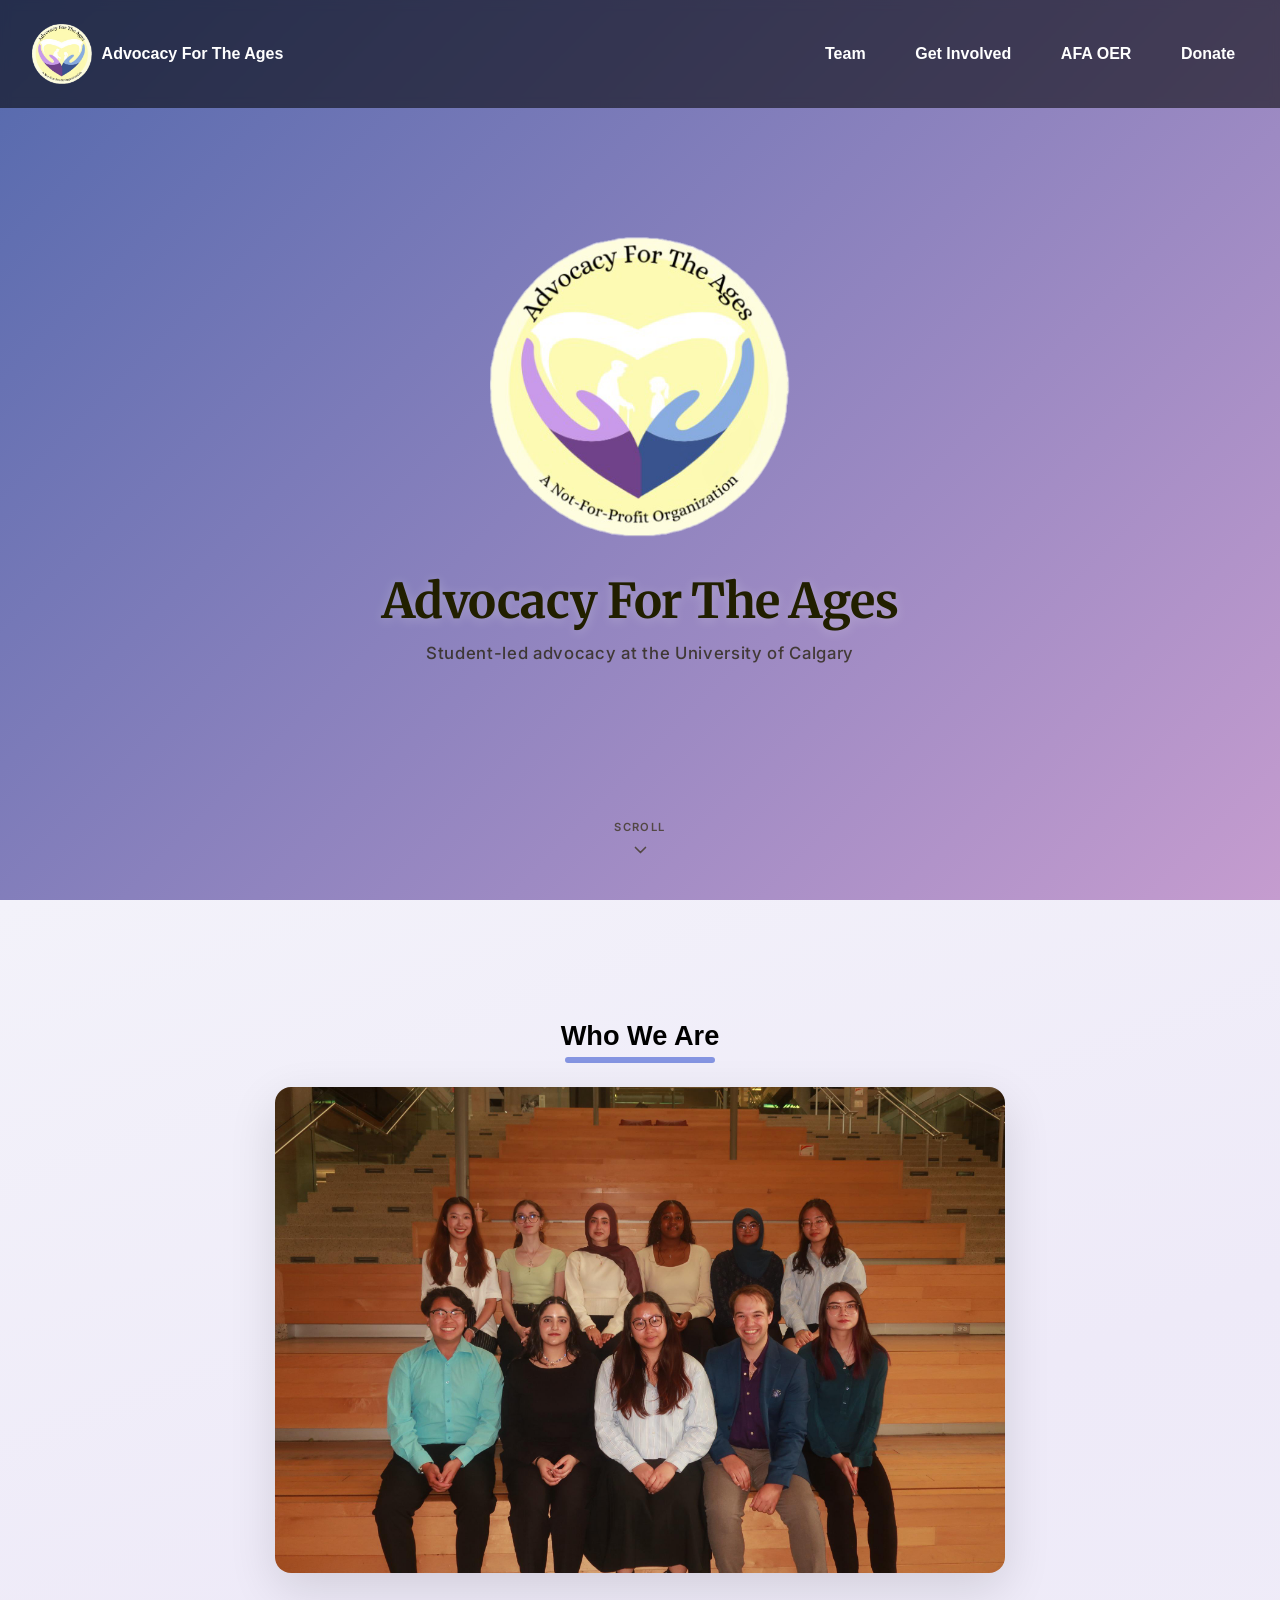
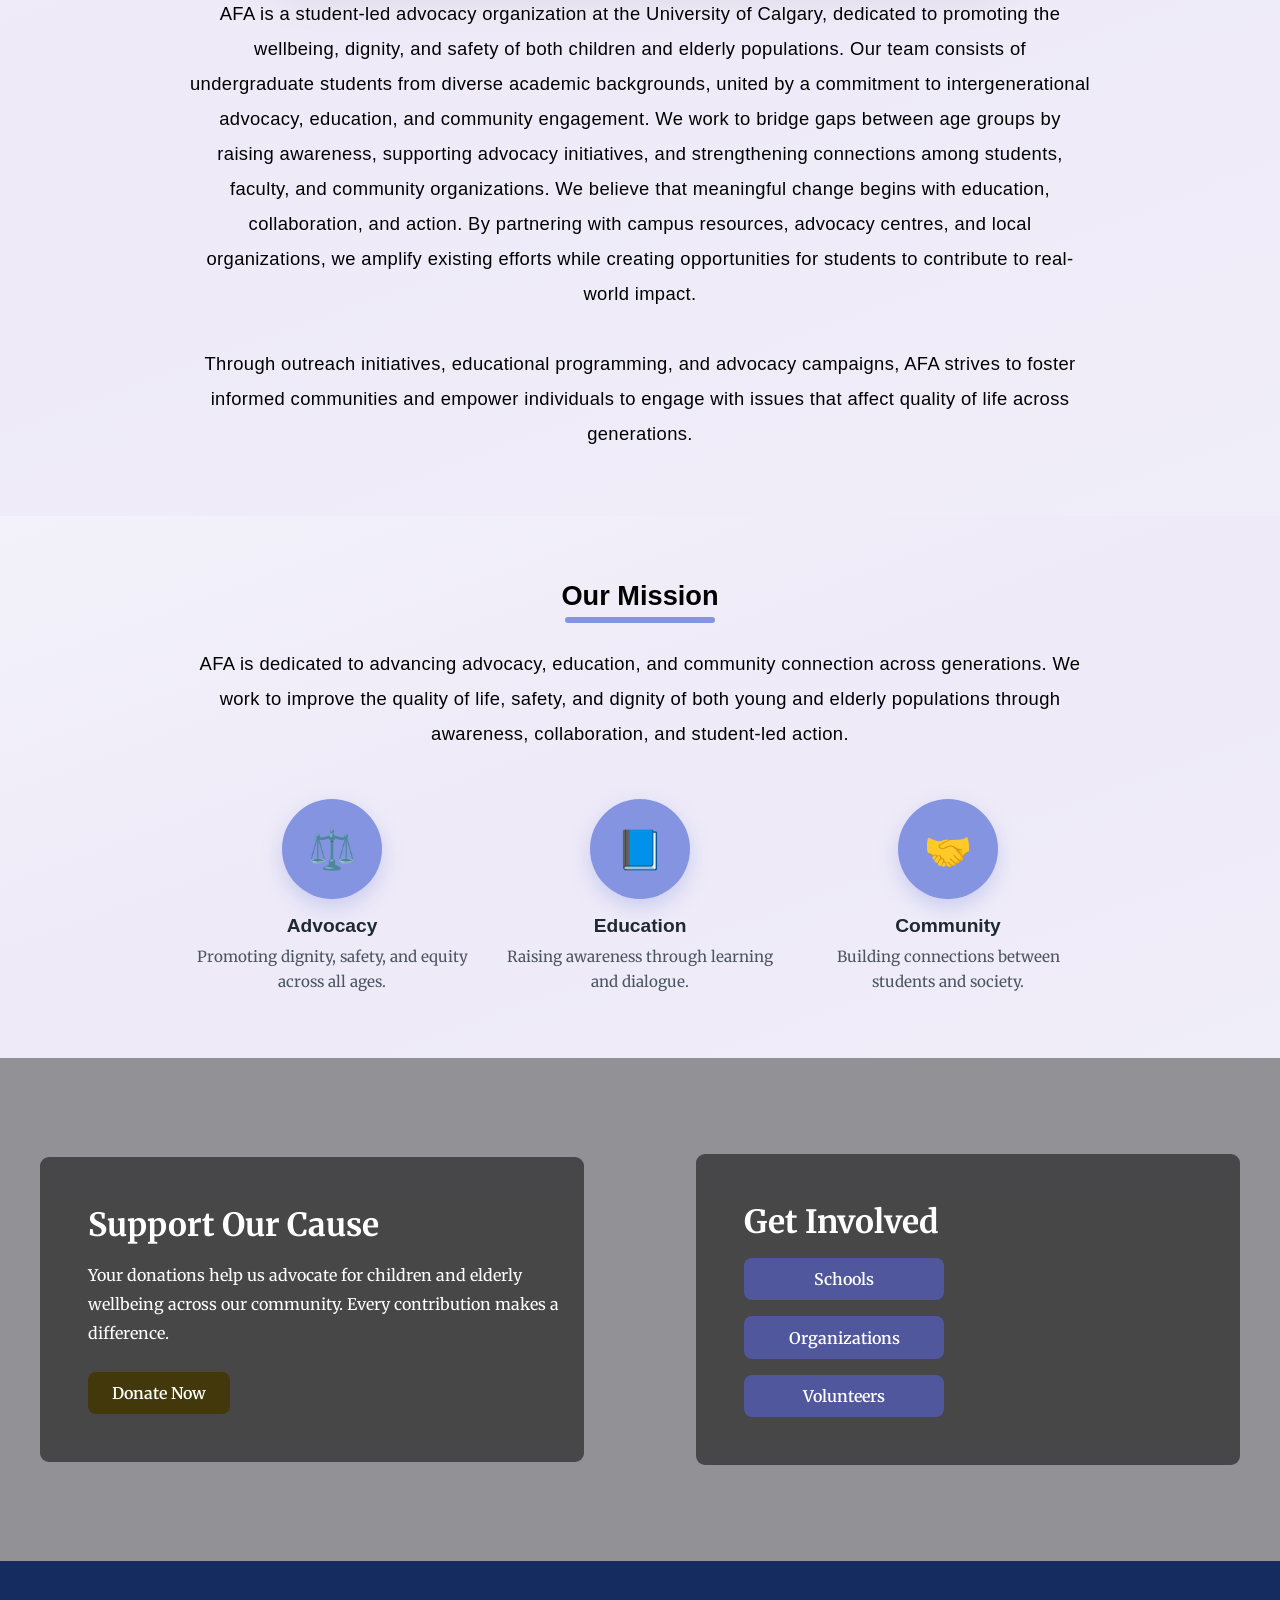
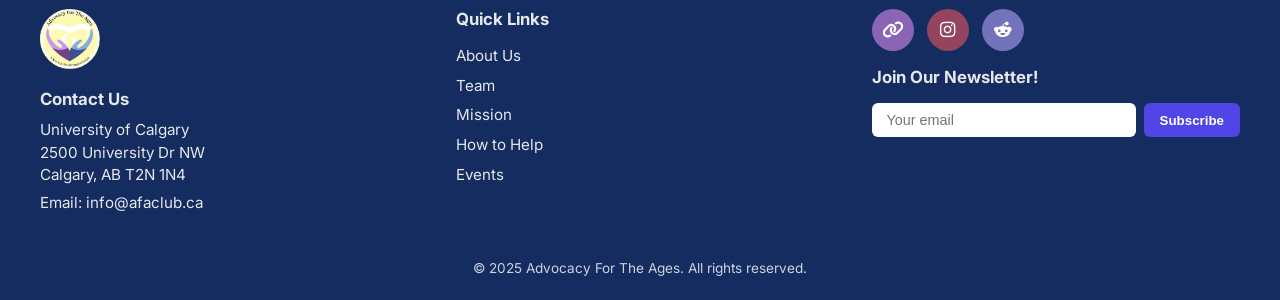
==== commit d1409c45: "adjust text and img" ====
--- a/index.html
+++ b/index.html
@@ -24,7 +24,7 @@
 
     <nav class="nav-menu">
     <div class="nav-item">
-      <a href="Team.html" class="nav-link">Team</a>
+    <a href="pTeam.html" class="nav-link">Team</a>
     </div>
     <div class="nav-item">
         <a href="#">Get Involved</a>
@@ -63,17 +63,11 @@
 
 <section class="section fade-in" id="about">
   <h2>Who We Are</h2>
-  <img src="assets/blk.jpg" alt="AFA Logo" class="front-image">
+  <img src="assets/team.jpg" alt="AFA Logo" class="front-image">
     
   <p class="section-text">
-    AFA is a student-led advocacy organization at the University of Calgary, dedicated to promoting the wellbeing, dignity, and safety of both children and elderly populations.
-
-Our team consists of undergraduate students from diverse academic backgrounds, united by a commitment to intergenerational advocacy, education, and community engagement. <br><br>We work to bridge gaps between age groups by raising awareness, supporting advocacy initiatives, and strengthening connections among students, faculty, and community organizations.
-
-We believe that meaningful change begins with education, collaboration, and action. <br> <br>By partnering with campus resources, advocacy centres, and local organizations, we amplify existing efforts while creating opportunities for students to contribute to real-world impact.
-
-Through outreach initiatives, educational programming, and advocacy campaigns, AFA strives to foster informed communities and empower individuals to engage with issues that affect quality of life across generations
-   </p>
+    AFA is a student-led advocacy organization at the University of Calgary, dedicated to promoting the wellbeing, dignity, and safety of both children and elderly populations. Our team consists of undergraduate students from diverse academic backgrounds, united by a commitment to intergenerational advocacy, education, and community engagement. We work to bridge gaps between age groups by raising awareness, supporting advocacy initiatives, and strengthening connections among students, faculty, and community organizations. We believe that meaningful change begins with education, collaboration, and action. By partnering with campus resources, advocacy centres, and local organizations, we amplify existing efforts while creating opportunities for students to contribute to real-world impact. 
+    <br> <br>Through outreach initiatives, educational programming, and advocacy campaigns, AFA strives to foster informed communities and empower individuals to engage with issues that affect quality of life across generations.
 </section>
 
 
@@ -81,8 +75,8 @@
   <h2>Our Mission</h2>
 
   <p class="section-text">
-    AFA is dedicated to advancing advocacy, education, and community connection across generations.
-    We work to improve the quality of life, safety, and dignity of both young and elderly populations through awareness, collaboration, and student-led action.
+    AFA is dedicated to advancing advocacy, education, and community connection across generations. We work to improve the quality of life, safety, and dignity of both young and elderly populations through awareness, collaboration, and student-led action.
+
   </p>
 
   <!-- Mission icons -->
